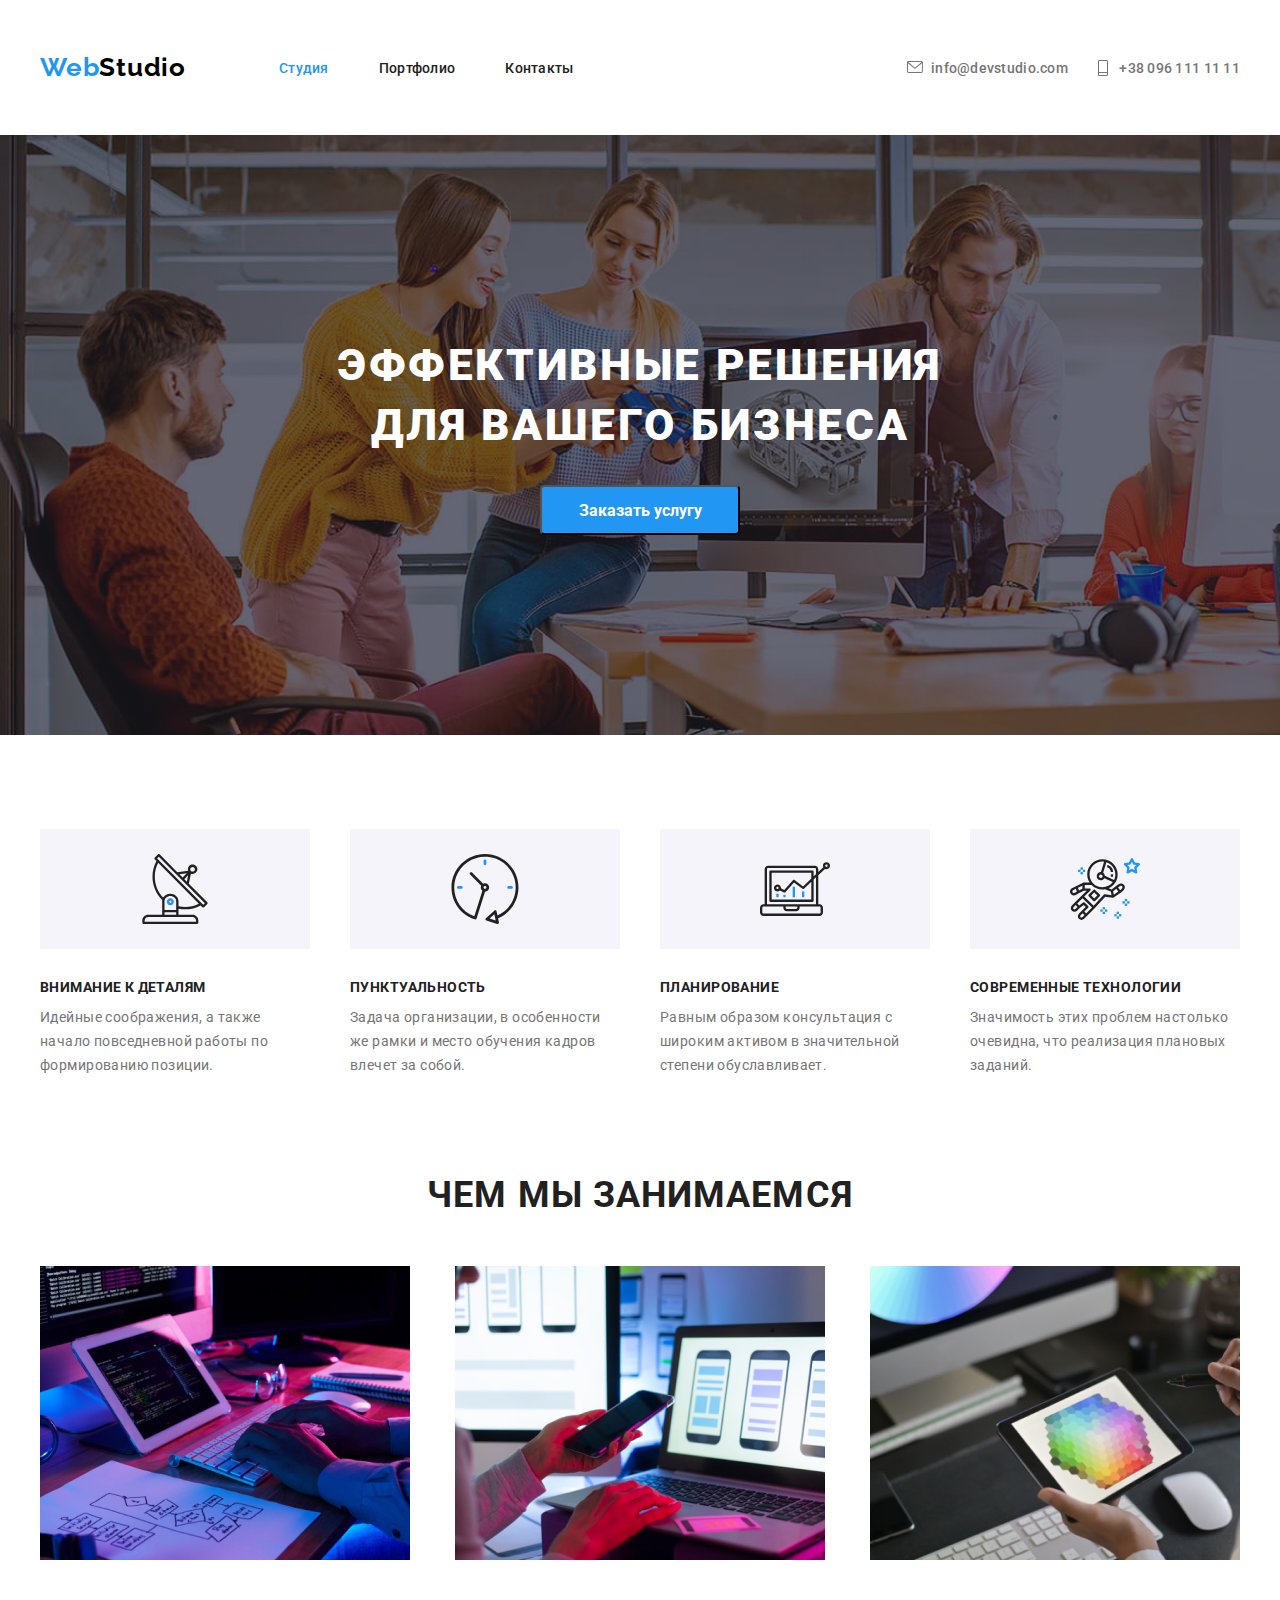
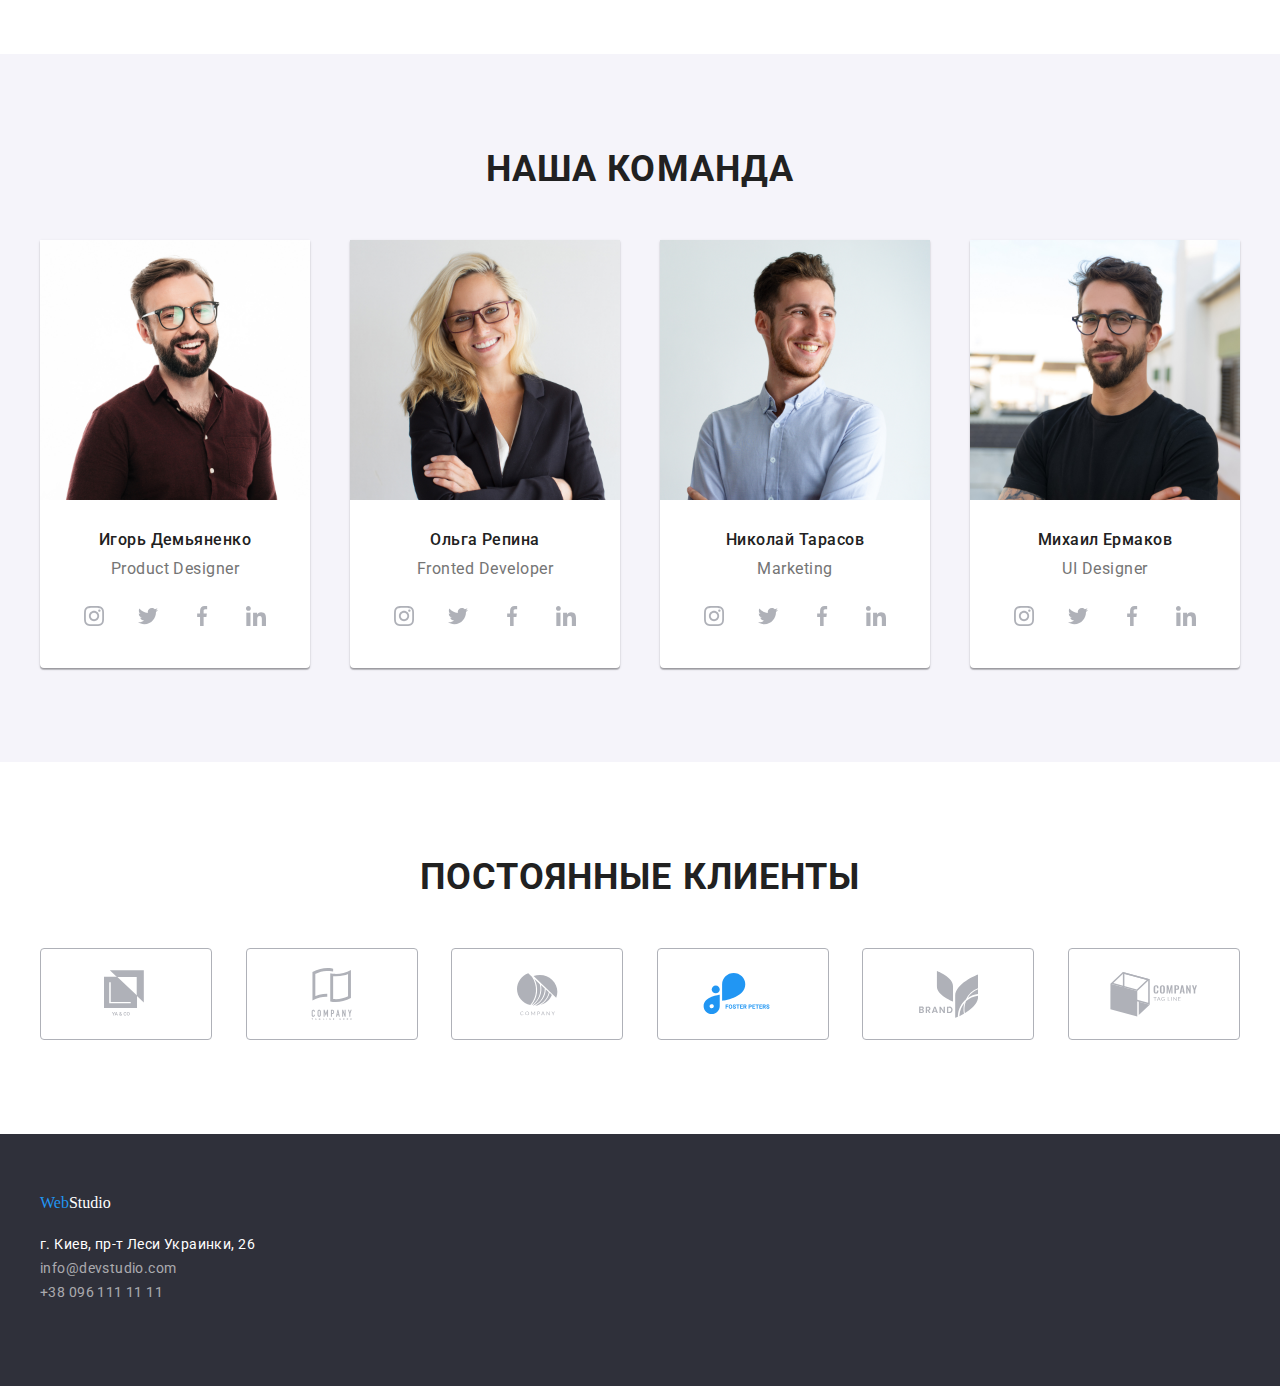
==== index.html @ 3e20b07a "частичная дз-04" ====
<!DOCTYPE html>
<html lang="ru">
<head>
    <meta charset="UTF-8">
    <meta name="viewport" content="width=device-width, initial-scale=1.0">
    <title lang="en">WebStudio</title>
    <link rel="stylesheet" href="https://cdnjs.cloudflare.com/ajax/libs/modern-normalize/1.0.0/modern-normalize.min.css"
        integrity="sha512-ISS7cAi1PEhQ8jnbJpJZMd29NlhNj4AWYyLOSp2CE/CsHxTCu+r+t0D2yoJudVrd0/8fTVPUVDzY5Tvli75u/g=="
        crossorigin="anonymous" />
    <link rel="preconnect" href="https://fonts.gstatic.com"/>
    <link href="https://fonts.googleapis.com/css2?family=Raleway:wght@700&family=Roboto:wght@400;500;900&display=swap"
        rel="stylesheet">
    <link rel="stylesheet" href="css/styles.css">
    <style>
        a {
            text-decoration: none;
        }
        a span {
            color:#2196F3;
        }
        li {
            list-style-type: none; 
        }
    </style>
</head>

<body class="body">
    <header class="header">
        <div class="container">
            <div class="header-menu">
                <nav class="navigation">
                    <a class="logo" href="#" lang="en"><span>Web</span>Studio</a>
                    <ul class="navigation-list">
                        <li class="item">
                            <a class="link-active" href="#">Студия</a>
                        </li>

                        <li class="item">
                            <a class="link" href="./portfolio.html">Портфолио</a>
                        </li>
                    
                        <li class="item">
                            <a class="link" href="#">Контакты</a>
                        </li>
                    </ul> 
                </nav>

                <address class="address">
                    <div class="email-header">
                        <a class="li">
                           <svg class="email-icon" width="16" height="12"><use href="./images/sprite.svg#icon-email-icon"></use>
                        </svg>
                        <a class="email" href="mailto:info@devstudio.com">info@devstudio.com</a> 
                        </a>
                        
                    </div>
                    <div class="phone-header">
                        <svg width="10" height="16"><use href="./images/sprite.svg#icon-phone-icon"></use>
                        </svg>
                        <a class="phone" href="tel:+380961111111">+38 096 111 11 11</a>
                    </div>
                </address> 
            </div>
        </div>
    </header>
    
    <main>
        <section class="tagline">
            <div class='container'>
                <div class="title-box">
                    <h1 class="title">Эффективные решения<br/>для вашего бизнеса</h1>
                </div>
                <div class="button-order-box">
                    <button class="button-order" type="button">Заказать услугу</button>
                </div>
            </div>
        </section>
               
        <section class="advantages">
            <div class="container">
                <ul class="list">
                    <li class="item">
                        <div class="item-box">
                            <svg class="icon" width="70" height="70"><use href="./images/sprite.svg#icon-antenna-icon"></use>
                            </svg>        
                        </div>   
                            <h3 class="item-head">Внимание к деталям</h3>
                            <p class="item-body">Идейные соображения, а также начало повседневной работы по формированию позиции.</p>
                    </li>

                    <li class="item">
                        <div class="item-box">
                            <svg class="icon" width="70" height="70">
                                <use href="./images/sprite.svg#icon-clock-icon"></use>
                            </svg>
                        </div>
                            <h3 class="item-head">Пунктуальность</h3>
                            <p class="item-body">Задача организации, в особенности же рамки и место обучения кадров влечет за собой.</p>
                    </li>

                    <li class="item">
                        <div class="item-box">
                            <svg class="icon" width="70" height="70">
                                <use href="./images/sprite.svg#icon-diagram-icon"></use>
                            </svg>
                        </div>
                            <h3 class="item-head">Планирование</h3>
                            <p class="item-body">Равным образом консультация с широким активом в значительной степени обуславливает.</p>
                    </li>

                    <li class="item">
                        <div class="item-box">
                            <svg class="icon" width="70" height="70">
                                <use href="./images/sprite.svg#icon-astronaut-icon"></use>
                            </svg>
                        </div>
                            <h3 class="item-head">Современные технологии</h3>
                            <p class="item-body">Значимость этих проблем настолько очевидна, что реализация плановых заданий.</p>
                    </li>
                </ul>
            </div>
        </section>
        
        <section class="our-work">
            <div class="container"> 
                <h3 class="title">Чем мы занимаемся</h3>
                <ul class="presentation-list">
                    <li class="item">
                        <img src="./images/main/what are we doing/picture-1.jpg" alt="человек работает за компьютером" width="370" height="294" title="программирование">
                    </li>

                    <li class="item">
                        <img src="./images/main/what are we doing/picture-2.jpg" alt="человек держит в руках телефон" width="370" height="294" title="дизайн">
                    </li>

                    <li class="item">
                        <img src="./images/main/what are we doing/picture-3.jpg" alt="человек держит в руках планшет" width="370" height="294" title="тестирование">
                    </li>
                </ul>
            </div>
        </section>

        <section class="our-team">
            <div class="container">
                <h3 class="title">Наша команда</h3>
                <ul class="our-team-list">
                    <li class="item">
                        <img src="./images/main/our team/picture-1.jpg" alt="фото сотрудника" width="270" height="260" title="сотрудник">
                        <h4 class="employee-name">Игорь Демьяненко</h4>
                        <p class="employee-position" lang="en">Product Designer</p>
                        <ul class="social-box">
                            <li class="social-item">
                                <a class="social-link" href=""> 
                                    <svg class="social-icon">
                                        <use href="./images/sprite.svg#icon-instagram-icon"></use>
                                    </svg>
                                </a>
                            </li>
                            
                            <li class="social-item">
                                <a class="social-link" href="">
                                    <svg class="social-icon">
                                        <use href="./images/sprite.svg#icon-twitter-icon"></use>
                                    </svg>
                                </a>
                            </li>    
                            
                            <li class="social-item">
                                <a class="social-link" href="">
                                    <svg class="social-icon">
                                        <use href="./images/sprite.svg#icon-facebook-icon"></use>
                                    </svg>
                                </a>
                            </li>   
                            
                            <li class="social-item">
                                <a class="social-link" href="">
                                    <svg class="social-icon">
                                        <use href="./images/sprite.svg#icon-linkedin-icon"></use>
                                    </svg>
                                </a>
                            </li>
                        </ul>
                   
                   
                    </li>

                    <li class="item">
                        <img src="./images/main/our team/picture-2.jpg" alt="фото сотрудника" width="270" height="260" title="сотрудник">
                        <h4 class="employee-name">Ольга Репина</h4>
                        <p class="employee-position" lang="en">Fronted Developer</p>
                        <ul class="social-box">
                            <li class="social-item">
                                <a class="social-link" href="">
                                    <svg class="social-icon">
                                        <use href="./images/sprite.svg#icon-instagram-icon"></use>
                                    </svg>
                                </a>
                            </li>
                        
                            <li class="social-item">
                                <a class="social-link" href="">
                                    <svg class="social-icon">
                                        <use href="./images/sprite.svg#icon-twitter-icon"></use>
                                    </svg>
                                </a>
                            </li>
                        
                            <li class="social-item">
                                <a class="social-link" href="">
                                    <svg class="social-icon">
                                        <use href="./images/sprite.svg#icon-facebook-icon"></use>
                                    </svg>
                                </a>
                            </li>
                        
                            <li class="social-item">
                                <a class="social-link" href="">
                                    <svg class="social-icon">
                                        <use href="./images/sprite.svg#icon-linkedin-icon"></use>
                                    </svg>
                                </a>
                            </li>
                        </ul>
                    </li>

                    <li class="item">
                        <img src="./images/main/our team/picture-3.jpg" alt="фото сотрудника" width="270" height="260" title="сотрудник">
                        <h4 class="employee-name">Николай Тарасов</h4>
                        <p class="employee-position" lang="en">Marketing</p>
                        <ul class="social-box">
                            <li class="social-item">
                                <a class="social-link" href="">
                                    <svg class="social-icon">
                                        <use href="./images/sprite.svg#icon-instagram-icon"></use>
                                    </svg>
                                </a>
                            </li>
                        
                            <li class="social-item">
                                <a class="social-link" href="">
                                    <svg class="social-icon">
                                        <use href="./images/sprite.svg#icon-twitter-icon"></use>
                                    </svg>
                                </a>
                            </li>
                        
                            <li class="social-item">
                                <a class="social-link" href="">
                                    <svg class="social-icon">
                                        <use href="./images/sprite.svg#icon-facebook-icon"></use>
                                    </svg>
                                </a>
                            </li>
                        
                            <li class="social-item">
                                <a class="social-link" href="">
                                    <svg class="social-icon">
                                        <use href="./images/sprite.svg#icon-linkedin-icon"></use>
                                    </svg>
                                </a>
                            </li>
                        </ul>
                    </li>

                    <li class="item">
                        <img src="./images/main/our team/picture-4.jpg" alt="фото сотрудника" width="270" height="260" title="сотрудник">
                        <h4 class="employee-name">Михаил Ермаков</h4>
                        <p class="employee-position" lang="en">UI Designer</p>
                        <ul class="social-box">
                            <li class="social-item">
                                <a class="social-link" href="">
                                    <svg class="social-icon">
                                        <use href="./images/sprite.svg#icon-instagram-icon"></use>
                                    </svg>
                                </a>
                            </li>
                        
                            <li class="social-item">
                                <a class="social-link" href="">
                                    <svg class="social-icon">
                                        <use href="./images/sprite.svg#icon-twitter-icon"></use>
                                    </svg>
                                </a>
                            </li>
                        
                            <li class="social-item">
                                <a class="social-link" href="">
                                    <svg class="social-icon">
                                        <use href="./images/sprite.svg#icon-facebook-icon"></use>
                                    </svg>
                                </a>
                            </li>
                        
                            <li class="social-item">
                                <a class="social-link" href="">
                                    <svg class="social-icon">
                                        <use href="./images/sprite.svg#icon-linkedin-icon"></use>
                                    </svg>
                                </a>
                            </li>
                        </ul>
                    </li>
                </ul>
            </div>
        </section>

        <section class="clients">
            <div class="container">
                <h3 class="title">Постоянные клиенты</h3>
                <ul class="box-icon">
                    <li class="item-icon">
                        <svg class="client-icon" width="44" height="49">
                            <use href="./images/sprite.svg#icon-client-1"></use>
                        </svg>
                    </li>

                    <li class="item-icon">
                        <svg class="client-icon" width="4o" height="52">
                            <use href="./images/sprite.svg#icon-client-2"></use>
                        </svg>
                    </li>

                    <li class="item-icon">
                        <svg class="client-icon" width="41" height="43">
                            <use href="./images/sprite.svg#icon-client-3"></use>
                        </svg>
                    </li>

                    <li class="item-icon">
                        <svg class="client-icon" width="80" height="42">
                            <use href="./images/sprite.svg#icon-client-4"></use>
                        </svg>
                    </li>

                    <li class="item-icon">
                        <svg class="client-icon" width="59" height="47">
                            <use href="./images/sprite.svg#icon-client-5"></use>
                        </svg>
                    </li>

                    <li class="item-icon">
                        <svg class="client-icon" width="88" height="45">
                            <use href="./images/sprite.svg#icon-client-6"></use>
                        </svg>
                    </li>
                </ul>
            </div>
        </section>










    </main>

    <footer class="footer">
        <div class="container"> 
           <div class="logo-box">
               <a class="logo" href="#" lang="en"><span>Web</span>Studio</a>
           </div>
           <address class="address-box">
            <ul>
                <li class="item">
                    <a class="address" href="https://goo.gl/maps/Gyq4L5XPZPUcdacv8" target="_blank">г. Киев, пр-т Леси Украинки, 26</a>
                </li>
                <li class="item">
                    <a class="email" href="mailto:info@devstudio.com">info@devstudio.com</a>
                </li>
                <li class="item">
                    <a class="phone" href="tel:+380961111111">+38 096 111 11 11</a>
                </li>
            </ul>
            </address> 
        </div>
    </footer>
</body>

</html>
---- css/styles.css ----
:root {
  --primary-text-color: #2196f3;
  --secondary-text-color: #212121;
  --other-text-color: #757575;
}

h1,
h2,
h3,
h4,
h5,
h6 {
  margin: 0;
}

ul {
  margin: 0;
  padding: 0;
}

p {
  margin: 0;
}

img {
  display: block;
  align-items: center;
}

.link:active {
  color: #2196F3;
}

.link:visited {
  color: #212121;
}
  
.body {
  margin: 0px;
}

.container {
  width: 1200px;
  padding: 0 15px;
  margin: 0 auto;
}

.header {
  padding-top: 20px;
  padding-bottom: 20px;
  width: auto;
}

.header .header-menu {
  display: flex;
  align-items: center;
  justify-content: space-between;
}

.header .navigation {
  display: flex;
  align-items: center;
  margin-top: 32px;
  margin-bottom: 32px;
}

.header .logo {
  font-family: "Raleway", sans-serif;
  font-style: normal;
  font-weight: bold;
  font-size: 26px;
  line-height: 31px;
  /* identical to box height */
  letter-spacing: 0.03em;
  color: #000000;
  margin-right: 93px;
}

.header .navigation-list {
  display: flex;
  align-items: center;
}

.navigation-list .item {
  font-family: Roboto;
  font-style: normal;
  font-weight: 500;
  font-size: 14px;
  line-height: 16px;
  letter-spacing: 0.02em;
}

.header .item:not(:last-child) {
  margin-right: 50px;
}

.navigation-list .link {
  color: #212121;
}

.navigation-list .link:hover,
.navigation-list .link:focus {
  color: var(--primary-text-color);
}

.header .link-active {
  color: var(--primary-text-color);
}

.header .address {
  margin-left: auto;
  display: flex;
  justify-content: space-between;
  align-items: center;
  margin-top: 32px;
  margin-bottom: 32px;
}

.header .email-header {
  display: flex;
  width: 161px;
  justify-content: space-between;
  align-items: center;
  margin-right: 30px;
} 



.header .email:hover,
.header .email:focus {
  color: var(--primary-text-color);
}

.header .email {
  font-family: "Roboto", sans-serif;
  font-style: normal;
  font-weight: 500;
  font-size: 14px;
  line-height: 16px;
  letter-spacing: 0.02em;
  color: var(--other-text-color);
}

.header .phone-header {
  display: flex;
  align-items: center;
  justify-content: space-between;
  width: 142px;
}

.address .phone {
  font-family: "Roboto", sans-serif;
  font-style: normal;
  font-weight: 500;
  font-size: 14px;
  line-height: 16px;
  letter-spacing: 0.02em;
  color: var(--other-text-color);
}

.tagline {
  width: auto;
  background-color: #2f303a;
  background-image: linear-gradient(
    rgba(47, 48, 58, 0.4),
    rgba(47, 48, 58, 0.4)
    ), 
    url("../images/main/tagline/tagline_bg.jpg");
  background-repeat: no-repeat;
  background-size: cover;
  padding: 200px 0px;
}

.title {
  font-family: "Roboto", sans-serif;
  font-style: normal;
  font-weight: 900;
  font-size: 44px;
  line-height: 60px;
  /* or 136% */
  text-align: center;
  letter-spacing: 0.06em;
  text-transform: uppercase;
  color: #ffffff;
}

.tagline .button-order-box {
  padding-top: 30px;
  text-align: center;
}

.button-order {
  display: inline-block;
  width: 200px;
  height: 50px;
  border-radius: 4px;
  background-color: #2196f3;

  font-family: "Roboto", sans-serif;
  font-style: normal;
  font-weight: bold;
  font-size: 16px;
  color: #ffffff;
  cursor: pointer;
}

.button-order:hover,
.button-order:focus {
  background: #188ce8;
}

.advantages {
  width: auto;
  margin: 94px auto;
}

.advantages .list {
  display: flex;
  justify-content: space-between;
  height: 251px;
  margin-bottom: 94px;
}

.advantages .item {
  display: inline-block;
  width: 270px;
  height: 251px;
}

.advantages .item:not(:last-child) {
  margin-right: 30px;
}

.advantages .item-box {
  width: 270px;
  height: 120px;
  background-color: #F5F4FA;
  margin-bottom: 30px;
}

.advantages .icon {
  margin: 25px 100px;
}

.advantages .item-head {
  font-family: "Roboto", sans-serif;
  font-style: normal;
  font-weight: bold;
  font-size: 14px;
  line-height: 16px;
  letter-spacing: 0.03em;
  text-transform: uppercase;
  color: var(--secondary-text-color);
}

.advantages .item-body {
  font-family: "Roboto", sans-serif;
  font-style: normal;
  font-weight: normal;
  font-size: 14px;
  line-height: 24px;
  /* or 171% */
  letter-spacing: 0.03em;
  color: var(--other-text-color);
  margin-top: 10px;
}

.our-work .title {
  font-family: "Roboto", sans-serif;
  font-style: normal;
  font-weight: bold;
  font-size: 36px;
  line-height: 42px;
  text-align: center;
  letter-spacing: 0.03em;
  color: #212121;
}

.our-work .presentation-list {
  display: flex;
  justify-content: space-between;
  padding-top: 50px;
  padding-bottom: 94px;
}

.presentation-list .item {
  display: inline-block;
  width: 370px;
  height: 294px;
}

.presentation-list .item:not(:last-child) {
  margin-right: 30px;
}

.our-team {
  width: auto;
  background: #f5f4fa;
}

.our-team .title {
  font-family: "Roboto", sans-serif;
  font-style: normal;
  font-weight: bold;
  font-size: 36px;
  line-height: 42px;
  text-align: center;
  letter-spacing: 0.03em;
  color: var(--secondary-text-color);
  padding-top: 94px;
}

.our-team .our-team-list {
  display: flex;
  justify-content: space-between;
  padding-top: 50px;
  padding-bottom: 94px;
}

.our-team-list .item {
  display: inline-block;
  width: 270px;
  height: 428px;
  left: 215px;
  top: 1635px;
  background: #ffffff;
  box-shadow: 0px 1px 3px rgba(0, 0, 0, 0.12), 0px 1px 1px rgba(0, 0, 0, 0.14),
    0px 2px 1px rgba(0, 0, 0, 0.2);
  border-radius: 0px 0px 4px 4px;
}

.our-team-list .item:not(:last-child) {
  margin-right: 30px;
}

.our-team-list .employee-name {
  font-family: "Roboto", sans-serif;
  font-style: normal;
  font-weight: 500;
  font-size: 16px;
  line-height: 19px;
  /* identical to box height */
  text-align: center;
  letter-spacing: 0.03em;
  color: var(--secondary-text-color);
  padding-top: 30px;
}

.our-team-list .employee-position {
  font-family: "Roboto", sans-serif;
  font-style: normal;
  font-weight: normal;
  font-size: 16px;
  line-height: 19px;
  /* identical to box height */
  text-align: center;
  letter-spacing: 0.03em;
  color: var(--other-text-color);
  padding-top: 10px;
}






















.our-team .social-box {
  display: flex;
  justify-content: space-between;
  width: 206px;
  height: 44px;
  margin: 16px 32px 30px 32px;
}



.our-team .social-link {
  display:flex;
  justify-content: center;
  align-items: center;
  width: 44px;
  height: 44px;
  background-color: #ffff;
  border-radius: 50%;
  
}


/* .social-link:hover .social-icon,
.social-link:focus .social-icon {
  fill: #FFFFFF;
} */


.our-team .social-icon {
   width: 20px;
   height: 20px;
}

.clients {
  width: auto;
  background: #ffffff;
}

.clients .title {
  font-family: "Roboto", sans-serif;
  font-style: normal;
  font-weight: bold;
  font-size: 36px;
  line-height: 42px;
  text-align: center;
  letter-spacing: 0.03em;
  color: #212121;
  padding-top: 94px;
}

.clients .box-icon {
  display: flex;
  justify-content: space-between;
  align-items: center;
  padding-top: 50px;
  padding-bottom: 94px;
}

.clients .item-icon {
  display: flex;
  justify-content: center;
  align-items: center;
  width: 170px;
  height: 90px;
  border: 1px solid #AFB1B8;
  border-radius: 4px;
}

.clients .client-icon {
  
  
}































.footer {
  width: auto;
  height: 252px;
  background: #2f303a;
}

.footer .logo-box {
  width: 145;
  height: 31;
  padding-top: 60px;
}
.footer .logo {
 color: #ffffff;
}

.footer .address-box {
  width: 231px;
  height: 81px;
  margin-top: 20px;
}

.footer .address {
font-family: Roboto;
font-style: normal;
font-weight: normal;
font-size: 14px;
line-height: 24px;
/* or 171% */
letter-spacing: 0.03em;
color: #FFFFFF;
}

.footer .item :not(:last-child) {
  padding-bottom: 9px;
}

.footer .email,
.footer .phone {
font-family: Roboto;
font-style: normal;
font-weight: normal;
font-size: 14px;
line-height: 24px;
/* or 171% */
letter-spacing: 0.03em;
color: rgba(255, 255, 255, 0.6);
}

.body {
  margin: 0px;
}

.gallary .filter-list {
  display: flex;
  margin: 94px 309px 34px 280px;
  justify-content: space-between;
  border: 0px;
}
   
.filter-list .item:not(:last-child) {
  margin-right: 8px;
}

.item .filter {
  font-family: "Roboto", sans-serif;
  font-style: normal;
  font-weight: 500;
  font-size: 16px;
  line-height: 26px;
  /* identical to box height, or 162% */
  
  text-align: center;
  vertical-align: Top;
  letter-spacing: 3%
  letter-spacing: 0.03em;
  padding: 6px 22px;
  background color: #F5F4FA;
  box-shadow: 0px 4px 4px rgba(0, 0, 0, 0.25);
  border-radius: 4px;
  cursor: pointer;
  border: 0px;
}

.item .filter:hover,
.item .filter:focus {
  background-color: var(--primary-text-color);
  color: #ffffff;
}

.gallary .portfolio-box {
  margin-right: auto;
  margin-left: auto;
  margin-bottom: 94px;
}

.portfolio-box .portfolio-list{
  margin: 0px;
  padding: 0px;
  list-style: none;
  display: flex;
  flex-wrap: wrap;
  margin-top: -30px;
  margin-left: -30px;
}

.portfolio-list .item {
  flex-basis: calc(100/3 - 36px);
  margin-left: 30px;
  margin-top: 30px;
  margin-right: 0px;
  border: 1px solid #eeeeee;
}

.portfolio-list .title-box {
  width: 322px;
  height: 70px;
  padding: 20px 24px;
}

.portfolio-list .project-name {
  font-family: "Roboto", sans-serif;
  font-style: normal;
  font-weight: bold;
  font-size: 18px;
  line-height: 36px;
  /* identical to box height, or 200% */
  letter-spacing: 0.06em;
  color: var(--secondary-text-color);
}

.list-portfolio .project-title {
  font-family: "Roboto", sans-serif;
  font-style: normal;
  font-weight: normal;
  font-size: 16px;
  line-height: 30px;
  /* identical to box height, or 187% */
  letter-spacing: 0.03em;
  color: var(--other-text-color);
}
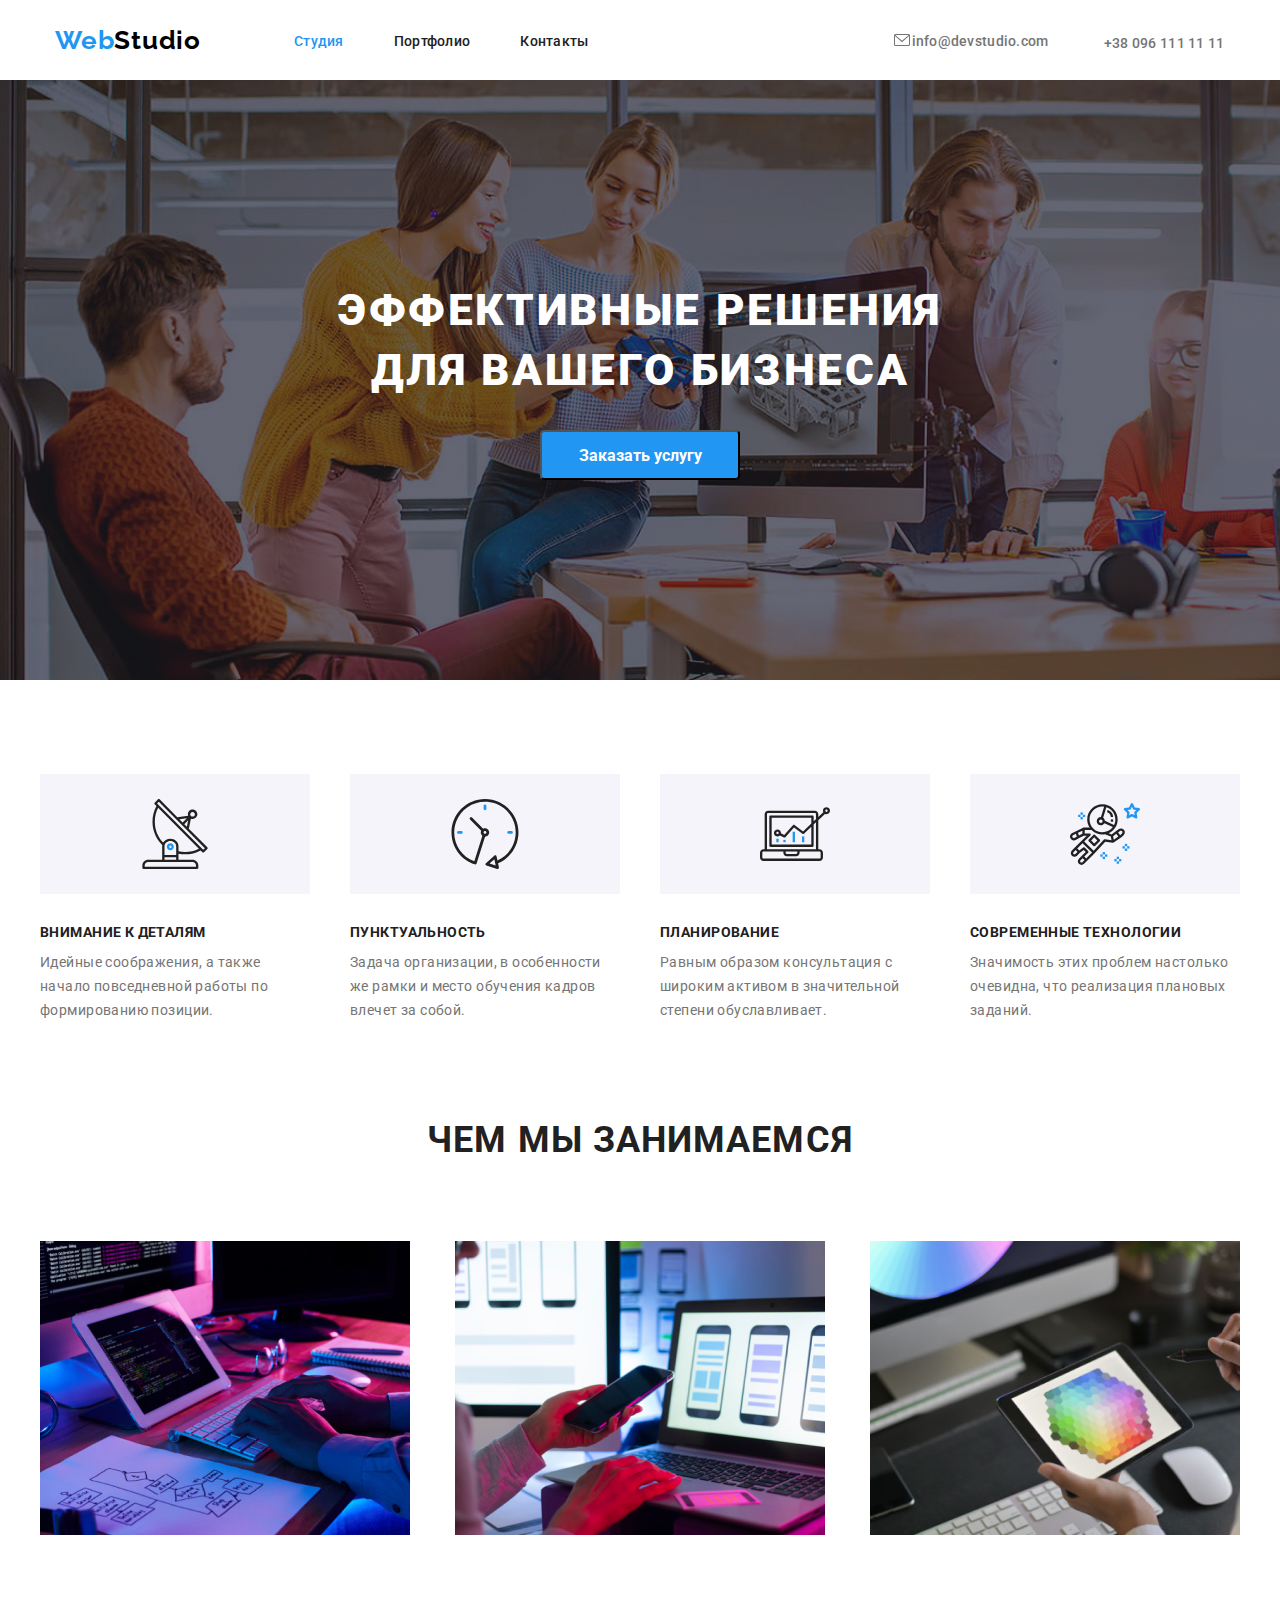
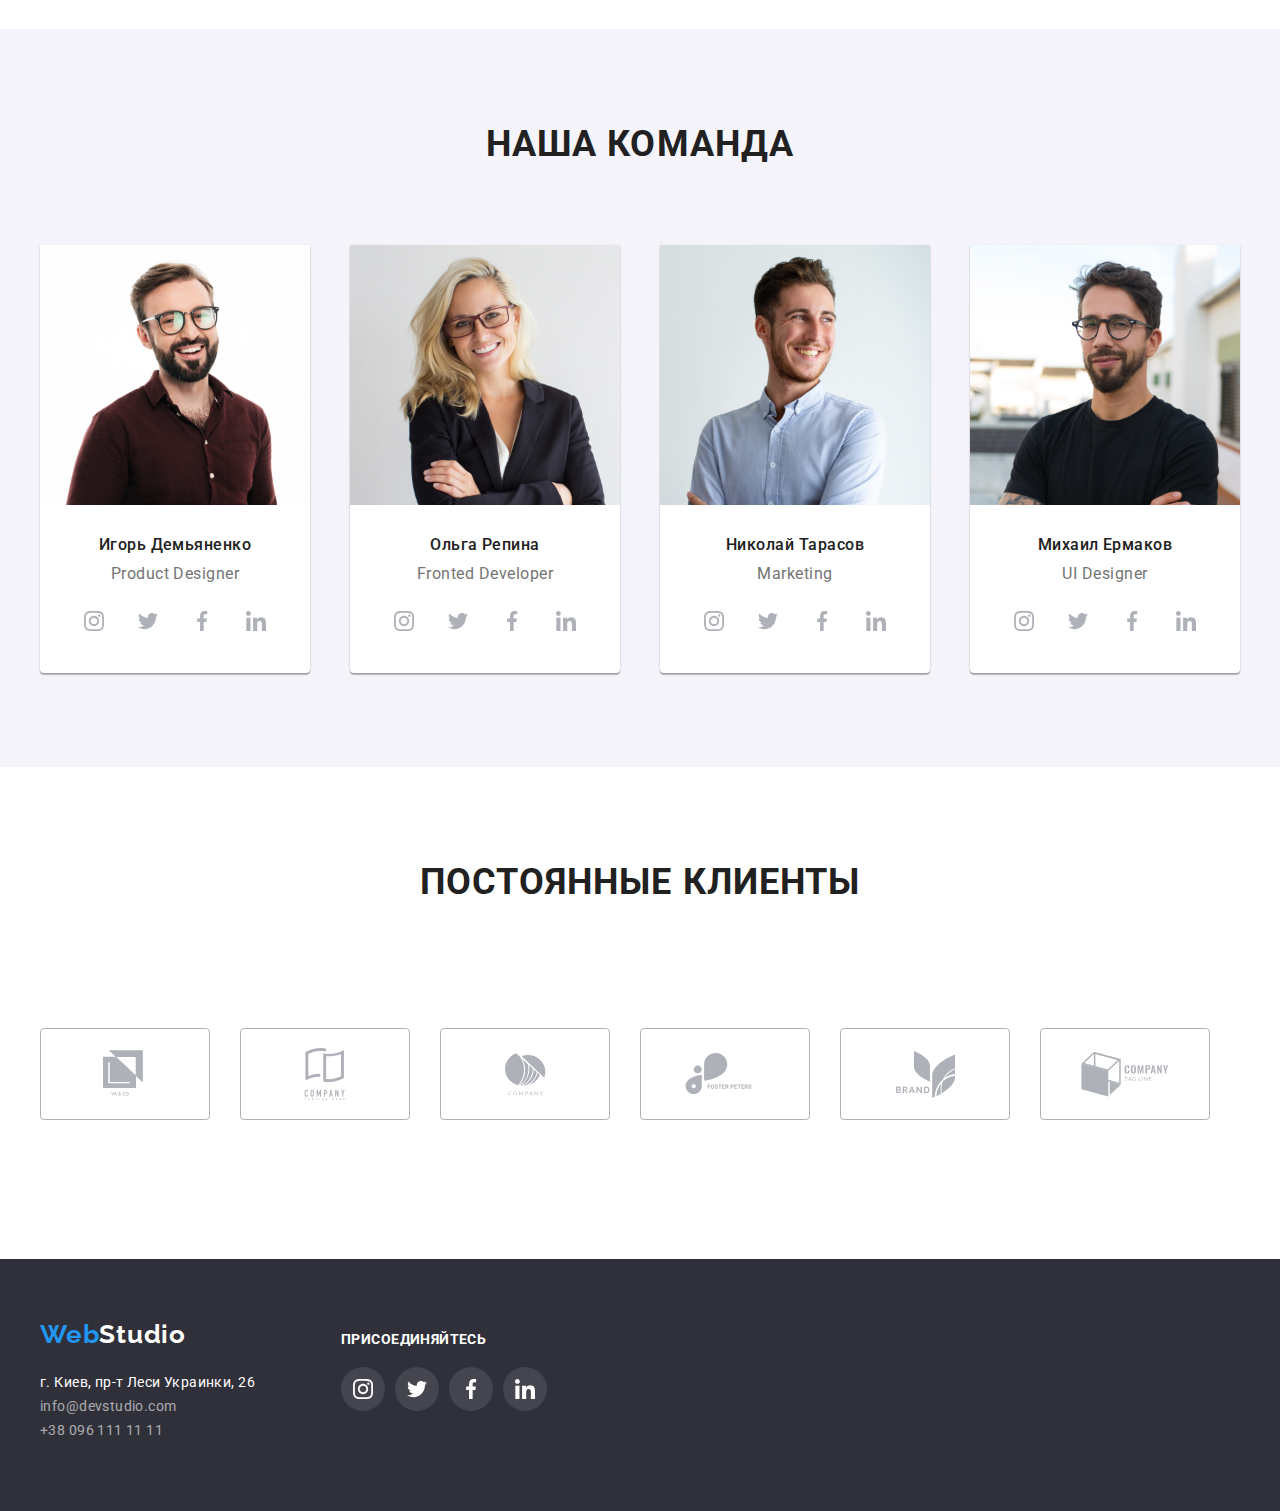
==== commit 565e0de7: "ДЗ04" ====
--- a/index.html
+++ b/index.html
@@ -28,48 +28,39 @@
     <header class="header">
         <div class="container">
             <div class="header-menu">
-                <nav class="navigation">
-                    <a class="logo" href="#" lang="en"><span>Web</span>Studio</a>
-                    <ul class="navigation-list">
-                        <li class="item">
-                            <a class="link-active" href="#">Студия</a>
-                        </li>
-
-                        <li class="item">
-                            <a class="link" href="./portfolio.html">Портфолио</a>
-                        </li>
-                    
-                        <li class="item">
-                            <a class="link" href="#">Контакты</a>
-                        </li>
-                    </ul> 
-                </nav>
-
-                <address class="address">
-                    <div class="email-header">
-                        <a class="li">
-                           <svg class="email-icon" width="16" height="12"><use href="./images/sprite.svg#icon-email-icon"></use>
-                        </svg>
-                        <a class="email" href="mailto:info@devstudio.com">info@devstudio.com</a> 
-                        </a>
-                        
-                    </div>
-                    <div class="phone-header">
-                        <svg width="10" height="16"><use href="./images/sprite.svg#icon-phone-icon"></use>
-                        </svg>
-                        <a class="phone" href="tel:+380961111111">+38 096 111 11 11</a>
-                    </div>
-                </address> 
+                <a class="logo" href="#" lang="en"><span>Web</span>Studio</a>
+                <ul class="navigation-list">
+                    <li class="item">
+                        <a class="link-active" href="#">Студия</a>
+                    </li>
+                
+                    <li class="item">
+                        <a class="link" href="./portfolio.html">Портфолио</a>
+                    </li>
+                
+                    <li class="item">
+                        <a class="link" href="#">Контакты</a>
+                    </li>
+                </ul>
+
+                <div class="email-box">
+                    <a class="email-link" href="">info@devstudio.com</a>
+                </div>
+
+                <div class="phone-box">
+                    <a class="phone-link" href="">+38 096 111 11 11</a>
+                </div>
             </div>
         </div>
     </header>
-    
+       
     <main>
         <section class="tagline">
             <div class='container'>
                 <div class="title-box">
                     <h1 class="title">Эффективные решения<br/>для вашего бизнеса</h1>
                 </div>
+                
                 <div class="button-order-box">
                     <button class="button-order" type="button">Заказать услугу</button>
                 </div>
@@ -84,8 +75,8 @@
                             <svg class="icon" width="70" height="70"><use href="./images/sprite.svg#icon-antenna-icon"></use>
                             </svg>        
                         </div>   
-                            <h3 class="item-head">Внимание к деталям</h3>
-                            <p class="item-body">Идейные соображения, а также начало повседневной работы по формированию позиции.</p>
+                        <h3 class="item-head">Внимание к деталям</h3>
+                        <p class="item-body">Идейные соображения, а также начало повседневной работы по формированию позиции.</p>
                     </li>
 
                     <li class="item">
@@ -94,8 +85,8 @@
                                 <use href="./images/sprite.svg#icon-clock-icon"></use>
                             </svg>
                         </div>
-                            <h3 class="item-head">Пунктуальность</h3>
-                            <p class="item-body">Задача организации, в особенности же рамки и место обучения кадров влечет за собой.</p>
+                        <h3 class="item-head">Пунктуальность</h3>
+                        <p class="item-body">Задача организации, в особенности же рамки и место обучения кадров влечет за собой.</p>
                     </li>
 
                     <li class="item">
@@ -104,8 +95,8 @@
                                 <use href="./images/sprite.svg#icon-diagram-icon"></use>
                             </svg>
                         </div>
-                            <h3 class="item-head">Планирование</h3>
-                            <p class="item-body">Равным образом консультация с широким активом в значительной степени обуславливает.</p>
+                        <h3 class="item-head">Планирование</h3>
+                        <p class="item-body">Равным образом консультация с широким активом в значительной степени обуславливает.</p>
                     </li>
 
                     <li class="item">
@@ -114,8 +105,8 @@
                                 <use href="./images/sprite.svg#icon-astronaut-icon"></use>
                             </svg>
                         </div>
-                            <h3 class="item-head">Современные технологии</h3>
-                            <p class="item-body">Значимость этих проблем настолько очевидна, что реализация плановых заданий.</p>
+                        <h3 class="item-head">Современные технологии</h3>
+                        <p class="item-body">Значимость этих проблем настолько очевидна, что реализация плановых заданий.</p>
                     </li>
                 </ul>
             </div>
@@ -123,7 +114,10 @@
         
         <section class="our-work">
             <div class="container"> 
-                <h3 class="title">Чем мы занимаемся</h3>
+                <div class="title-box">
+                    <h3 class="title">Чем мы занимаемся</h3>
+                </div>
+                
                 <ul class="presentation-list">
                     <li class="item">
                         <img src="./images/main/what are we doing/picture-1.jpg" alt="человек работает за компьютером" width="370" height="294" title="программирование">
@@ -142,7 +136,10 @@
 
         <section class="our-team">
             <div class="container">
-                <h3 class="title">Наша команда</h3>
+                <div class="title-box">
+                    <h3 class="title">Наша команда</h3>
+                </div>
+                
                 <ul class="our-team-list">
                     <li class="item">
                         <img src="./images/main/our team/picture-1.jpg" alt="фото сотрудника" width="270" height="260" title="сотрудник">
@@ -181,8 +178,6 @@
                                 </a>
                             </li>
                         </ul>
-                   
-                   
                     </li>
 
                     <li class="item">
@@ -307,76 +302,124 @@
 
         <section class="clients">
             <div class="container">
-                <h3 class="title">Постоянные клиенты</h3>
-                <ul class="box-icon">
-                    <li class="item-icon">
-                        <svg class="client-icon" width="44" height="49">
-                            <use href="./images/sprite.svg#icon-client-1"></use>
-                        </svg>
-                    </li>
-
-                    <li class="item-icon">
-                        <svg class="client-icon" width="4o" height="52">
-                            <use href="./images/sprite.svg#icon-client-2"></use>
-                        </svg>
-                    </li>
-
-                    <li class="item-icon">
-                        <svg class="client-icon" width="41" height="43">
-                            <use href="./images/sprite.svg#icon-client-3"></use>
-                        </svg>
-                    </li>
-
-                    <li class="item-icon">
-                        <svg class="client-icon" width="80" height="42">
-                            <use href="./images/sprite.svg#icon-client-4"></use>
-                        </svg>
-                    </li>
-
-                    <li class="item-icon">
-                        <svg class="client-icon" width="59" height="47">
-                            <use href="./images/sprite.svg#icon-client-5"></use>
-                        </svg>
-                    </li>
-
-                    <li class="item-icon">
-                        <svg class="client-icon" width="88" height="45">
-                            <use href="./images/sprite.svg#icon-client-6"></use>
-                        </svg>
+                <div class="title-box">
+                    <h3 class="title">Постоянные клиенты</h3>
+                </div>
+                
+                <ul class="client-box">
+                    <li class="client-item">
+                        <a class="client-link" href=""> 
+                            <svg class="client-icon" width="44" height="49">
+                                <use href="./images/sprite.svg#icon-client-1"></use>
+                            </svg>
+                        </a>
+                    </li>
+
+                    <li class="client-item">
+                        <a class="client-link" href="">
+                            <svg class="client-icon" width="4o" height="52">
+                                <use href="./images/sprite.svg#icon-client-2"></use>
+                            </svg>
+                        </a>
+                    </li>
+
+                    <li class="client-item">
+                        <a class="client-link" href="">
+                            <svg class="client-icon" width="41" height="43">
+                                <use href="./images/sprite.svg#icon-client-3"></use>
+                            </svg>
+                        </a>
+                    </li>
+
+                    <li class="client-item">
+                        <a class="client-link" href="">
+                            <svg class="client-icon" width="80" height="42">
+                                <use href="./images/sprite.svg#icon-client-4"></use>
+                            </svg>
+                        </a>
+                    </li>
+
+                    <li class="client-item">
+                        <a class="client-link" href="">
+                            <svg class="client-icon" width="59" height="47">
+                                <use href="./images/sprite.svg#icon-client-5"></use>
+                            </svg>
+                        </a>
+                    </li>
+
+                    <li class="client-item">
+                        <a class="client-link" href="">
+                            <svg class="client-icon" width="88" height="45">
+                                <use href="./images/sprite.svg#icon-client-6"></use>
+                            </svg>
+                        </a>
                     </li>
                 </ul>
             </div>
         </section>
-
-
-
-
-
-
-
-
-
-
     </main>
-
+    
     <footer class="footer">
         <div class="container"> 
-           <div class="logo-box">
-               <a class="logo" href="#" lang="en"><span>Web</span>Studio</a>
-           </div>
-           <address class="address-box">
-            <ul>
-                <li class="item">
-                    <a class="address" href="https://goo.gl/maps/Gyq4L5XPZPUcdacv8" target="_blank">г. Киев, пр-т Леси Украинки, 26</a>
-                </li>
-                <li class="item">
-                    <a class="email" href="mailto:info@devstudio.com">info@devstudio.com</a>
-                </li>
-                <li class="item">
-                    <a class="phone" href="tel:+380961111111">+38 096 111 11 11</a>
-                </li>
-            </ul>
-            </address> 
+            <div class="footer-info">
+                <div class="first-box">
+                    <div class="logo-box">
+                        <a class="logo" href="#" lang="en"><span>Web</span>Studio</a>
+                    </div>
+                    <address class="contacts">
+                        <ul>
+                            <li class="item">
+                                <a class="address" href="https://goo.gl/maps/Gyq4L5XPZPUcdacv8" target="_blank">г. Киев, пр-т Леси Украинки, 26</a>
+                            </li>
+                
+                            <li class="item">
+                                <a class="email" href="mailto:info@devstudio.com">info@devstudio.com</a>
+                            </li>
+                
+                            <li class="item">
+                                <a class="phone" href="tel:+380961111111">+38 096 111 11 11</a>
+                            </li>
+                        </ul>
+                    </address> 
+                </div>
+
+                <div class="second-box">
+                    <p class="invitation">Присоединяйтесь</p>
+                    <ul class="footer-social-box">
+                        <li class="social-item">
+                            <a class="social-link" href="">
+                                <svg class="social-icon">
+                                    <use href="./images/sprite.svg#icon-instagram-icon"></use>
+                                </svg>
+                            </a>
+                        </li>
+                    
+                        <li class="social-item">
+                            <a class="social-link" href="">
+                                <svg class="social-icon">
+                                    <use href="./images/sprite.svg#icon-twitter-icon"></use>
+                                </svg>
+                            </a>
+                        </li>
+                    
+                        <li class="social-item">
+                            <a class="social-link" href="">
+                                <svg class="social-icon">
+                                    <use href="./images/sprite.svg#icon-facebook-icon"></use>
+                                </svg>
+                            </a>
+                        </li>
+                    
+                        <li class="social-item">
+                            <a class="social-link" href="">
+                                <svg class="social-icon">
+                                    <use href="./images/sprite.svg#icon-linkedin-icon"></use>
+                                </svg>
+                            </a>
+                        </li>
+                    </ul>
+                </div>
+            </div>
         </div>
     </footer>
 </body>
--- a/css/styles.css
+++ b/css/styles.css
@@ -46,92 +46,40 @@
 }
 
 .header {
-  padding-top: 20px;
-  padding-bottom: 20px;
   width: auto;
+  height: 80px;
+  background: #FFFFFF;
 }
 
 .header .header-menu {
   display: flex;
   align-items: center;
-  justify-content: space-between;
-}
-
-.header .navigation {
-  display: flex;
-  align-items: center;
-  margin-top: 32px;
-  margin-bottom: 32px;
 }
 
 .header .logo {
+  display: inline-block;
+  padding: 24px 0px 25px 15px;
   font-family: "Raleway", sans-serif;
   font-style: normal;
   font-weight: bold;
   font-size: 26px;
   line-height: 31px;
-  /* identical to box height */
   letter-spacing: 0.03em;
   color: #000000;
-  margin-right: 93px;
 }
 
 .header .navigation-list {
-  display: flex;
-  align-items: center;
-}
-
-.navigation-list .item {
-  font-family: Roboto;
-  font-style: normal;
-  font-weight: 500;
-  font-size: 14px;
-  line-height: 16px;
-  letter-spacing: 0.02em;
-}
-
-.header .item:not(:last-child) {
+  display:flex;
+  padding: 32px 0px 32px 0px;
+  margin: 0px 305px 0px 93px;
+}
+
+.navigation-list .item:not(:last-child) {
   margin-right: 50px;
 }
 
+.navigation-list .link-active,
 .navigation-list .link {
-  color: #212121;
-}
-
-.navigation-list .link:hover,
-.navigation-list .link:focus {
-  color: var(--primary-text-color);
-}
-
-.header .link-active {
-  color: var(--primary-text-color);
-}
-
-.header .address {
-  margin-left: auto;
-  display: flex;
-  justify-content: space-between;
-  align-items: center;
-  margin-top: 32px;
-  margin-bottom: 32px;
-}
-
-.header .email-header {
-  display: flex;
-  width: 161px;
-  justify-content: space-between;
-  align-items: center;
-  margin-right: 30px;
-} 
-
-
-
-.header .email:hover,
-.header .email:focus {
-  color: var(--primary-text-color);
-}
-
-.header .email {
   font-family: "Roboto", sans-serif;
   font-style: normal;
   font-weight: 500;
@@ -141,25 +89,90 @@
   color: var(--other-text-color);
 }
 
-.header .phone-header {
-  display: flex;
-  align-items: center;
-  justify-content: space-between;
-  width: 142px;
-}
-
-.address .phone {
+.navigation-list .link {
+  color: #212121;
+}
+
+.navigation-list .link:hover,
+.navigation-list .link:focus {
+  color: var(--primary-text-color);
+}
+
+.header .link-active {
+  color: var(--primary-text-color);
+}
+
+.header .email-box {
+  display: flex;
+  width: 161px;
+  height: 16px;
+  margin: 0px 30px 0px 0px;
+  padding: 32px 0px 32px 0px;
+  align-items: center;
+} 
+
+.email-box .email-link {
   font-family: "Roboto", sans-serif;
   font-style: normal;
   font-weight: 500;
   font-size: 14px;
   line-height: 16px;
   letter-spacing: 0.02em;
-  color: var(--other-text-color);
+  color: #757575;
+  margin: 0px;
+  padding: 0px;
+}
+
+.email-box .email-link::before {
+  display:inline-block;
+  content: "";
+  width: 16px;
+  height: 12px;
+  margin-right: 2px;
+  background-image: url("../images/main/header/envelope.svg")
+}
+
+.email-box .email-link:hover,
+.email-box .email-link:focus {
+  color: var(--primary-text-color); 
+}
+
+.header .phone-box {
+  display: flex;
+  width: 142px;
+  height: 16px;
+  margin: 0px;
+  padding: 32px 15px 32px 0px;
+  align-items: center;
+}
+
+.phone-box .phone-link {
+  font-family: "Roboto", sans-serif;
+  font-style: normal;
+  font-weight: 500;
+  font-size: 14px;
+  line-height: 16px;
+  letter-spacing: 0.02em;
+  color: #757575;
+}
+
+.phone-box .phone-link::before {
+  display:inline-block;
+  content: "";
+  width: 10px;
+  height: 16px;
+  margin-right: 10px;
+  background-image: url("../images/sprite.svg#icon-phone-icon")
+}
+
+.phone-box .phone-link:hover,
+.phone-box .phone-link:focus {
+  color: var(--primary-text-color); 
 }
 
 .tagline {
   width: auto;
+  height: 600px;
   background-color: #2f303a;
   background-image: linear-gradient(
     rgba(47, 48, 58, 0.4),
@@ -168,10 +181,16 @@
     url("../images/main/tagline/tagline_bg.jpg");
   background-repeat: no-repeat;
   background-size: cover;
-  padding: 200px 0px;
+}
+
+.tagline .title-box {
+  text-align: center;
 }
 
 .title {
+  display: inline-block;
+  padding: 200px 252px 0px 252px;
+  margin: 0px 0px 30px 0px;
   font-family: "Roboto", sans-serif;
   font-style: normal;
   font-weight: 900;
@@ -185,7 +204,6 @@
 }
 
 .tagline .button-order-box {
-  padding-top: 30px;
   text-align: center;
 }
 
@@ -193,6 +211,8 @@
   display: inline-block;
   width: 200px;
   height: 50px;
+  padding: 0px;
+  margin: none;
   border-radius: 4px;
   background-color: #2196f3;
 
@@ -265,6 +285,11 @@
   margin-top: 10px;
 }
 
+.our-work .title-box {
+  text-align: center;
+  padding: 0px;
+}
+
 .our-work .title {
   font-family: "Roboto", sans-serif;
   font-style: normal;
@@ -274,6 +299,7 @@
   text-align: center;
   letter-spacing: 0.03em;
   color: #212121;
+  padding: 0px;
 }
 
 .our-work .presentation-list {
@@ -296,6 +322,10 @@
 .our-team {
   width: auto;
   background: #f5f4fa;
+}
+
+.our-team .title-box {
+  text-align: center;
 }
 
 .our-team .title {
@@ -359,27 +389,6 @@
   padding-top: 10px;
 }
 
-
-
-
-
-
-
-
-
-
-
-
-
-
-
-
-
-
-
-
-
-
 .our-team .social-box {
   display: flex;
   justify-content: space-between;
@@ -388,29 +397,31 @@
   margin: 16px 32px 30px 32px;
 }
 
-
-
 .our-team .social-link {
   display:flex;
   justify-content: center;
   align-items: center;
   width: 44px;
   height: 44px;
-  background-color: #ffff;
+  background-color: #ffffff;
   border-radius: 50%;
   
 }
 
-
-/* .social-link:hover .social-icon,
+.social-link:hover,
+.social-link:focus {
+  background-color: #2196f3;
+}
+
+.social-link:hover .social-icon,
 .social-link:focus .social-icon {
   fill: #FFFFFF;
-} */
-
+}
 
 .our-team .social-icon {
    width: 20px;
    height: 20px;
+   fill: #afb1b8;
 }
 
 .clients {
@@ -418,6 +429,10 @@
   background: #ffffff;
 }
 
+.clients .title-box {
+  text-align: center;
+}
+
 .clients .title {
   font-family: "Roboto", sans-serif;
   font-style: normal;
@@ -430,58 +445,49 @@
   padding-top: 94px;
 }
 
-.clients .box-icon {
+.clients .client-box {
   display: flex;
   justify-content: space-between;
   align-items: center;
+  width: 1170px;
+  height: 182px;
   padding-top: 50px;
   padding-bottom: 94px;
 }
 
-.clients .item-icon {
+.clients .client-item {
   display: flex;
   justify-content: center;
   align-items: center;
   width: 170px;
   height: 90px;
+}
+
+.clients .client-link {
+  display: flex;
+  justify-content: center;
+  align-items: center;
+  width: 170px;
+  height: 90px;
+  padding: 0px;
+  margin: none;
   border: 1px solid #AFB1B8;
   border-radius: 4px;
 }
 
-.clients .client-icon {
-  
-  
-}
-
-
-
-
-
-
-
-
-
-
-
-
-
-
-
-
-
-
-
-
-
-
-
-
-
-
-
-
-
-
+.client-icon {
+  fill:#afb1b8;
+}
+
+.client-link:hover,
+.client-link:focus {
+  border: 1px solid #2196f3;
+}
+
+.client-link:hover .client-icon,
+.client-link:focus .client-icon {
+  fill: #2196f3;
+}
 
 .footer {
   width: auto;
@@ -489,46 +495,107 @@
   background: #2f303a;
 }
 
-.footer .logo-box {
-  width: 145;
-  height: 31;
+.footer .footer-info {
+  display: flex;
+  justify-content: start;
+}
+
+.footer .first-box {
+  display: block;
   padding-top: 60px;
-}
+  padding-bottom: 60px;
+  margin-right: 70px;
+}
+
 .footer .logo {
- color: #ffffff;
-}
-
-.footer .address-box {
+  font-family: "Raleway", sans-serif;
+  font-style: normal;
+  font-weight: bold;
+  font-size: 26px;
+  line-height: 31px;
+/* identical to box height */
+  letter-spacing: 0.03em;
+  color: #ffffff;
+}
+
+.footer .contacts {
   width: 231px;
   height: 81px;
   margin-top: 20px;
 }
 
-.footer .address {
-font-family: Roboto;
-font-style: normal;
-font-weight: normal;
-font-size: 14px;
-line-height: 24px;
-/* or 171% */
-letter-spacing: 0.03em;
-color: #FFFFFF;
-}
-
 .footer .item :not(:last-child) {
   padding-bottom: 9px;
 }
 
+.footer .address {
+  font-family: "Roboto", sans-serif;
+  font-style: normal;
+  font-weight: normal;
+  font-size: 14px;
+  line-height: 24px;
+  letter-spacing: 0.03em;
+  color: #FFFFFF;
+}
+
 .footer .email,
 .footer .phone {
-font-family: Roboto;
-font-style: normal;
-font-weight: normal;
-font-size: 14px;
-line-height: 24px;
-/* or 171% */
-letter-spacing: 0.03em;
-color: rgba(255, 255, 255, 0.6);
+  font-family: "Roboto", sans-serif;
+  font-style: normal;
+  font-weight: normal;
+  font-size: 14px;
+  line-height: 24px;
+  letter-spacing: 0.03em;
+  color: rgba(255, 255, 255, 0.6);
+}
+
+.footer .second-box {
+  display: inline-block;
+  width: 206px;
+  height: 80px;
+  padding-top: 72px;
+  padding-bottom: 100px;
+}
+
+.footer .invitation {
+  font-family: "Roboto", sans-serif;
+  font-style: normal;
+  font-weight: bold;
+  font-size: 14px;
+  line-height: 16px;
+  letter-spacing: 0.03em;
+  text-transform: uppercase;
+  color: #FFFFFF;
+}
+
+.footer .footer-social-box {
+  display: flex;
+  justify-content: space-between;
+  align-items: center;
+  width: 206px;
+  height: 44px;
+  margin-top: 20px;
+}
+
+.footer .social-link {
+  display:flex;
+  justify-content: center;
+  align-items: center;
+  width: 44px;
+  height: 44px;
+  background-color: rgba(255, 255, 255, 0.1);
+  border-radius: 50%;
+}
+
+.footer .social-link:hover,
+.footer .social-link:focus {
+  background-color: #2196f3;
+}
+
+.footer .social-icon {
+   width: 20px;
+   height: 20px;
+   fill: #ffffff;
 }
 
 .body {
@@ -572,6 +639,19 @@
   color: #ffffff;
 }
 
+
+
+
+
+
+
+
+
+
+
+
+
+
 .gallary .portfolio-box {
   margin-right: auto;
   margin-left: auto;
@@ -588,7 +668,7 @@
   margin-left: -30px;
 }
 
-.portfolio-list .item {
+.portfolio-box .item {
   flex-basis: calc(100/3 - 36px);
   margin-left: 30px;
   margin-top: 30px;
@@ -596,6 +676,18 @@
   border: 1px solid #eeeeee;
 }
 
+.portfolio-box .link {
+  display: inline-block;
+  width: 370px;
+  height: 404px;
+  box-shadow: none;
+}
+
+.portfolio-box .link:hover,
+.portfolio-box .link:focus {
+  box-shadow:  1px 1px rgba(0, 0, 0, 0.12), 0px 4px 4px rgba(0, 0, 0, 0.06), 1px 4px 6px rgba(0, 0, 0, 0.16);
+}
+
 .portfolio-list .title-box {
   width: 322px;
   height: 70px;
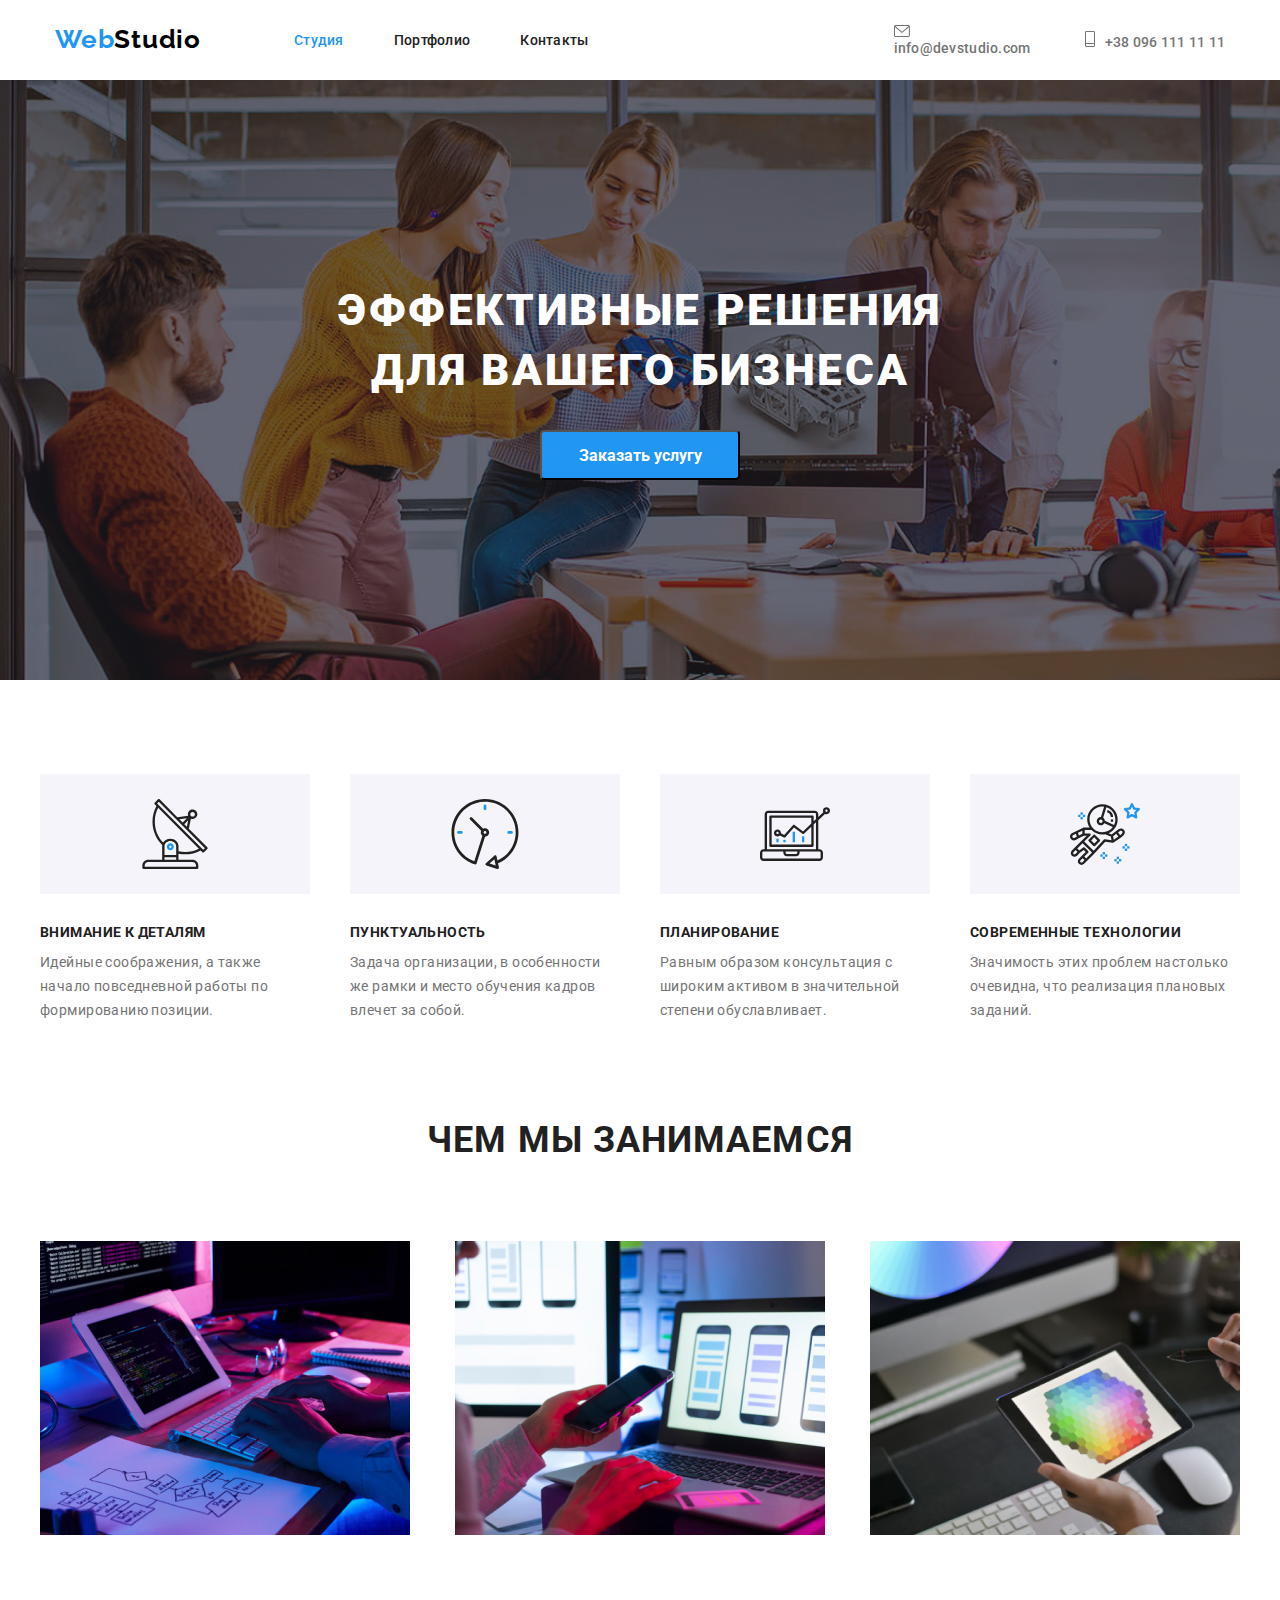
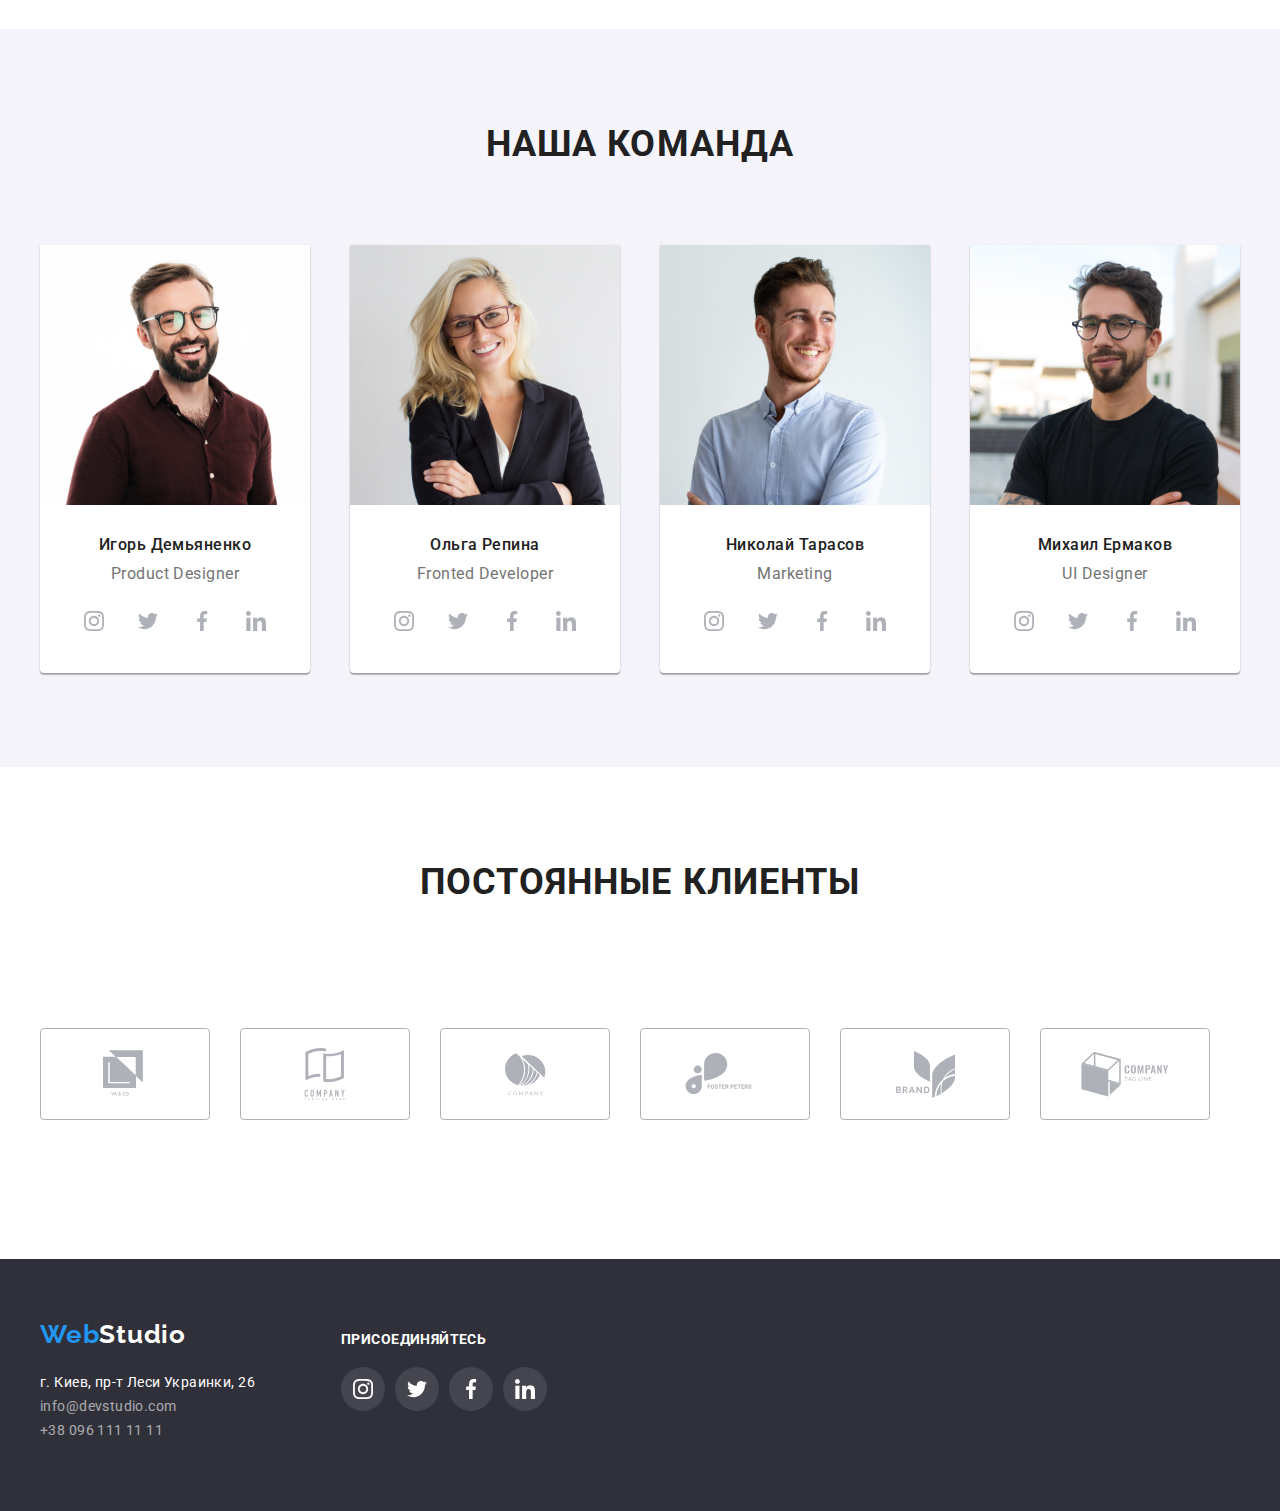
==== commit 7bbf92bc: "исправляет шрифты + переходы между страницами" ====
--- a/index.html
+++ b/index.html
@@ -44,11 +44,19 @@
                 </ul>
 
                 <div class="email-box">
-                    <a class="email-link" href="">info@devstudio.com</a>
+                    <a class="email-link" href="">
+                        <svg class="email-icon" width="16" height="12">
+                            <use href="./images/sprite.svg#icon-email-icon"></use>
+                        </svg>info@devstudio.com
+                    </a>
                 </div>
 
                 <div class="phone-box">
-                    <a class="phone-link" href="">+38 096 111 11 11</a>
+                    <a class="phone-link" href="">
+                        <svg class="phone-icon" width="10" height="16">
+                            <use href="./images/sprite.svg#icon-phone-icon"></use>
+                        </svg>+38 096 111 11 11
+                    </a>
                 </div>
             </div>
         </div>
--- a/css/styles.css
+++ b/css/styles.css
@@ -70,7 +70,7 @@
 
 .header .navigation-list {
   display:flex;
-  padding: 32px 0px 32px 0px;
+  padding: 0px;
   margin: 0px 305px 0px 93px;
 }
 
@@ -107,8 +107,9 @@
   width: 161px;
   height: 16px;
   margin: 0px 30px 0px 0px;
-  padding: 32px 0px 32px 0px;
-  align-items: center;
+  padding: 0px;
+  align-items: center;
+  justify-content: space-between;
 } 
 
 .email-box .email-link {
@@ -121,15 +122,13 @@
   color: #757575;
   margin: 0px;
   padding: 0px;
-}
-
-.email-box .email-link::before {
-  display:inline-block;
-  content: "";
-  width: 16px;
-  height: 12px;
-  margin-right: 2px;
-  background-image: url("../images/main/header/envelope.svg")
+  width: 161px;
+}
+
+.email-box .email-icon {
+  display: inline-block;
+  margin: 0px 10px 0px 0px;
+  fill: var(--other-text-color);
 }
 
 .email-box .email-link:hover,
@@ -137,12 +136,19 @@
   color: var(--primary-text-color); 
 }
 
+.email-box .email-link:hover .email-icon,
+.email-box .email-link:focus .email-icon {
+  fill: var(--primary-text-color);
+}
+
+
 .header .phone-box {
   display: flex;
   width: 142px;
   height: 16px;
   margin: 0px;
-  padding: 32px 15px 32px 0px;
+  padding: 0px;
+  justify-content: space-between;
   align-items: center;
 }
 
@@ -153,21 +159,24 @@
   font-size: 14px;
   line-height: 16px;
   letter-spacing: 0.02em;
+  width: 142px;
   color: #757575;
 }
 
-.phone-box .phone-link::before {
-  display:inline-block;
-  content: "";
-  width: 10px;
-  height: 16px;
-  margin-right: 10px;
-  background-image: url("../images/sprite.svg#icon-phone-icon")
+.phone-box .phone-icon {
+  display: inline-block;
+  margin: 0px 10px 0px 0px;
+  fill: var(--other-text-color);
 }
 
 .phone-box .phone-link:hover,
 .phone-box .phone-link:focus {
   color: var(--primary-text-color); 
+}
+
+.phone-box .phone-link:hover .phone-icon,
+.phone-box .phone-link:focus .phone-icon {
+  fill: var(--primary-text-color); 
 }
 
 .tagline {
@@ -196,7 +205,6 @@
   font-weight: 900;
   font-size: 44px;
   line-height: 60px;
-  /* or 136% */
   text-align: center;
   letter-spacing: 0.06em;
   text-transform: uppercase;
@@ -593,9 +601,9 @@
 }
 
 .footer .social-icon {
-   width: 20px;
-   height: 20px;
-   fill: #ffffff;
+  width: 20px;
+  height: 20px;
+  fill: #ffffff;
 }
 
 .body {
@@ -619,8 +627,6 @@
   font-weight: 500;
   font-size: 16px;
   line-height: 26px;
-  /* identical to box height, or 162% */
-  
   text-align: center;
   vertical-align: Top;
   letter-spacing: 3%
@@ -639,19 +645,6 @@
   color: #ffffff;
 }
 
-
-
-
-
-
-
-
-
-
-
-
-
-
 .gallary .portfolio-box {
   margin-right: auto;
   margin-left: auto;
@@ -700,18 +693,16 @@
   font-weight: bold;
   font-size: 18px;
   line-height: 36px;
-  /* identical to box height, or 200% */
   letter-spacing: 0.06em;
   color: var(--secondary-text-color);
 }
 
-.list-portfolio .project-title {
+.portfolio-list .project-title {
   font-family: "Roboto", sans-serif;
   font-style: normal;
   font-weight: normal;
   font-size: 16px;
   line-height: 30px;
-  /* identical to box height, or 187% */
   letter-spacing: 0.03em;
   color: var(--other-text-color);
 }
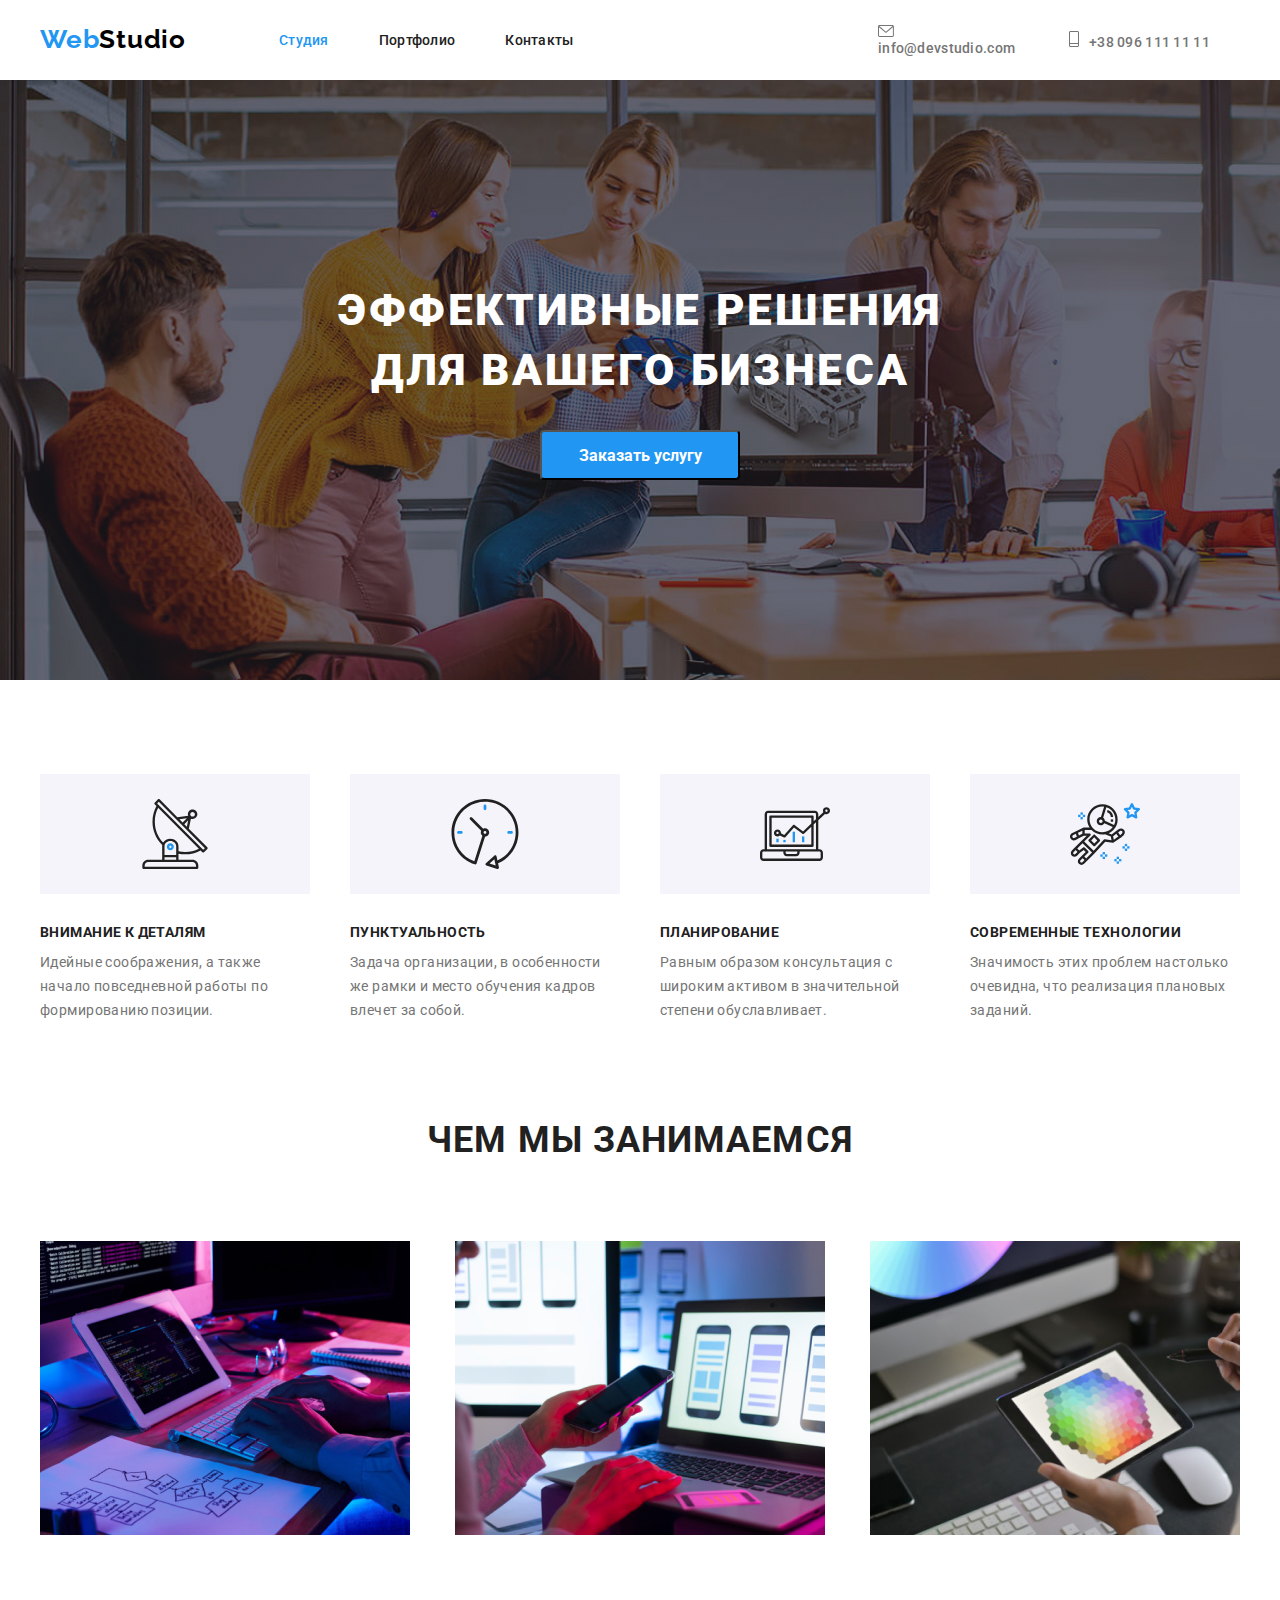
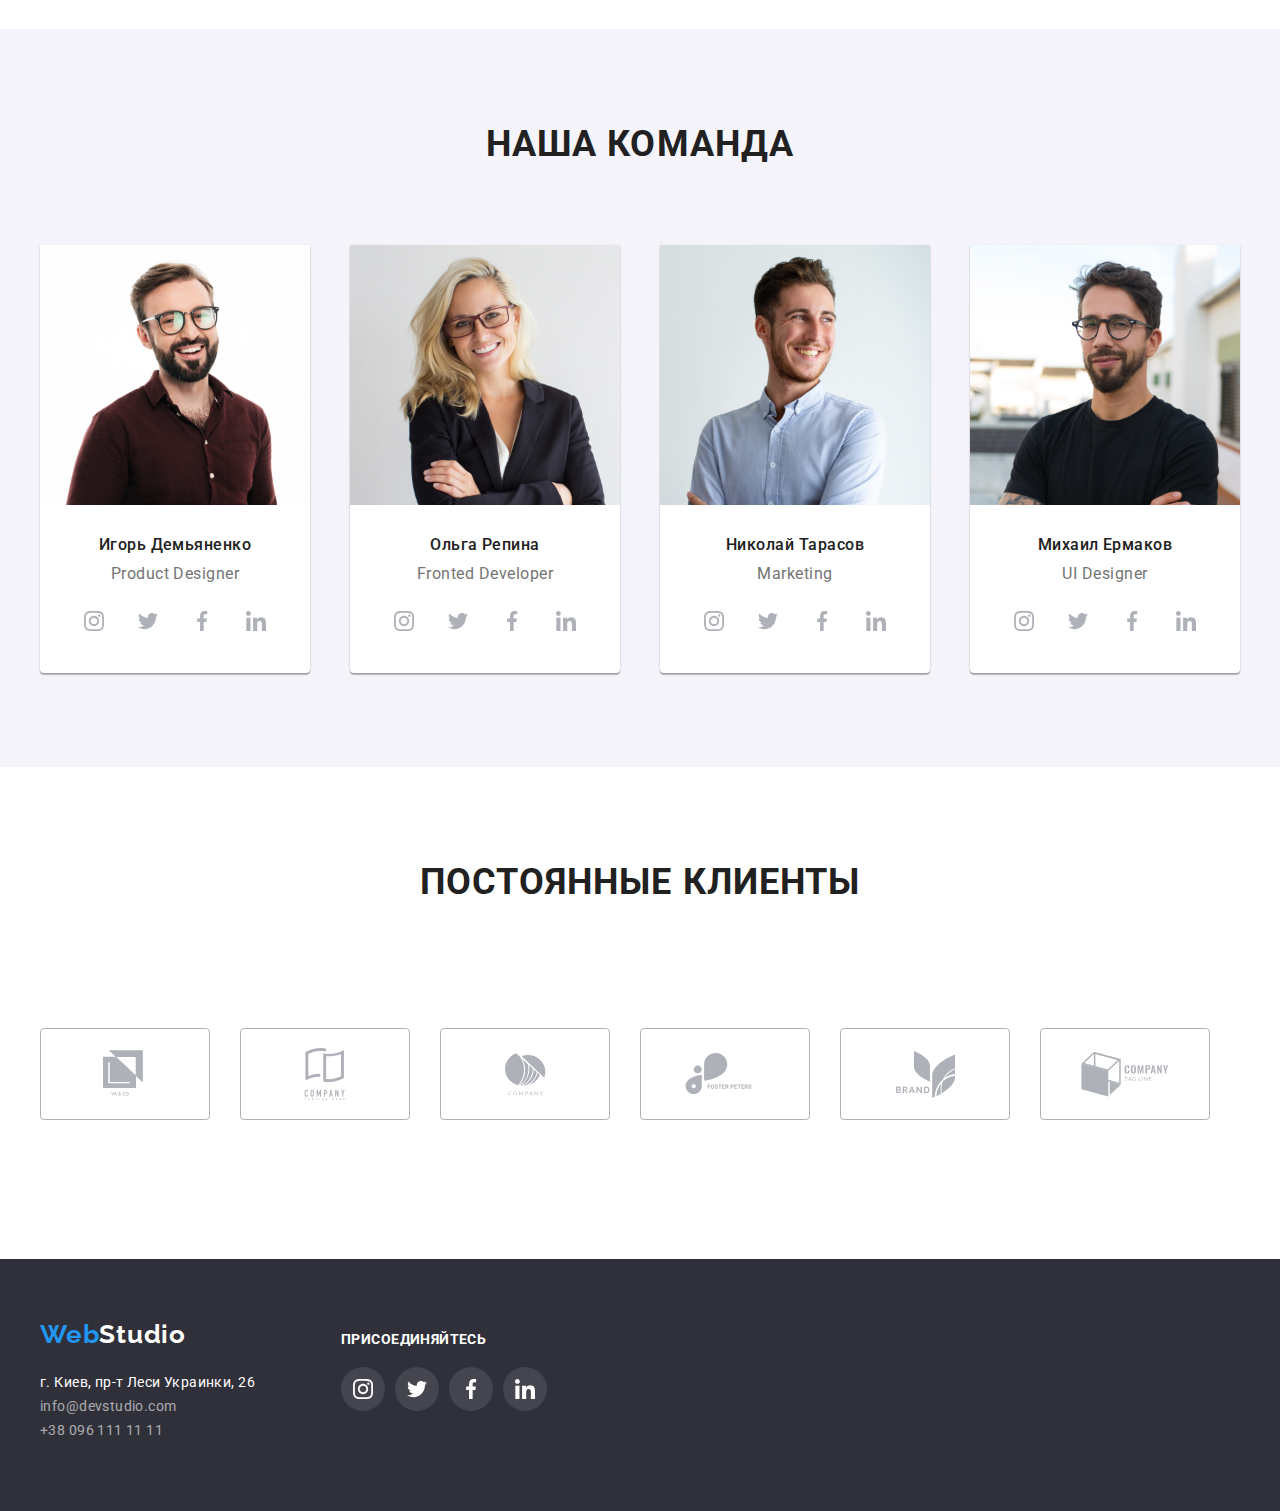
==== commit f8b05850: "финальная дз04" ====
--- a/index.html
+++ b/index.html
@@ -5,8 +5,8 @@
     <meta name="viewport" content="width=device-width, initial-scale=1.0">
     <title lang="en">WebStudio</title>
     <link rel="stylesheet" href="https://cdnjs.cloudflare.com/ajax/libs/modern-normalize/1.0.0/modern-normalize.min.css"
-        integrity="sha512-ISS7cAi1PEhQ8jnbJpJZMd29NlhNj4AWYyLOSp2CE/CsHxTCu+r+t0D2yoJudVrd0/8fTVPUVDzY5Tvli75u/g=="
-        crossorigin="anonymous" />
+            integrity="sha512-ISS7cAi1PEhQ8jnbJpJZMd29NlhNj4AWYyLOSp2CE/CsHxTCu+r+t0D2yoJudVrd0/8fTVPUVDzY5Tvli75u/g=="
+            crossorigin="anonymous" />
     <link rel="preconnect" href="https://fonts.gstatic.com"/>
     <link href="https://fonts.googleapis.com/css2?family=Raleway:wght@700&family=Roboto:wght@400;500;900&display=swap"
         rel="stylesheet">
@@ -25,8 +25,11 @@
 </head>
 
 <body class="body">
+
     <header class="header">
+
         <div class="container">
+
             <div class="header-menu">
                 <a class="logo" href="#" lang="en"><span>Web</span>Studio</a>
                 <ul class="navigation-list">
@@ -42,6 +45,7 @@
                         <a class="link" href="#">Контакты</a>
                     </li>
                 </ul>
+
 
                 <div class="email-box">
                     <a class="email-link" href="">
@@ -51,6 +55,7 @@
                     </a>
                 </div>
 
+
                 <div class="phone-box">
                     <a class="phone-link" href="">
                         <svg class="phone-icon" width="10" height="16">
@@ -62,6 +67,48 @@
         </div>
     </header>
        
+
+
+
+
+
+
+
+
+
+
+
+
+
+
+
+
+
+
+
+
+
+
+
+
+
+
+
+
+
+
+
+
+
+
+
+
+
+
+
+
+
+
     <main>
         <section class="tagline">
             <div class='container'>
--- a/css/styles.css
+++ b/css/styles.css
@@ -37,6 +37,7 @@
   
 .body {
   margin: 0px;
+  padding: 0px;
 }
 
 .container {
@@ -53,25 +54,29 @@
 
 .header .header-menu {
   display: flex;
+  width: 1170px;
   align-items: center;
 }
 
 .header .logo {
   display: inline-block;
-  padding: 24px 0px 25px 15px;
+  padding: 24px 0px 25px 0px;
   font-family: "Raleway", sans-serif;
   font-style: normal;
   font-weight: bold;
   font-size: 26px;
   line-height: 31px;
   letter-spacing: 0.03em;
+  border: 0px;
   color: #000000;
 }
 
 .header .navigation-list {
   display:flex;
+  width: 294px;
   padding: 0px;
   margin: 0px 305px 0px 93px;
+  border: 0px;
 }
 
 .navigation-list .item:not(:last-child) {
@@ -108,6 +113,7 @@
   height: 16px;
   margin: 0px 30px 0px 0px;
   padding: 0px;
+  border: 0px;
   align-items: center;
   justify-content: space-between;
 } 
@@ -148,6 +154,7 @@
   height: 16px;
   margin: 0px;
   padding: 0px;
+  border: 0px;
   justify-content: space-between;
   align-items: center;
 }
@@ -606,12 +613,9 @@
   fill: #ffffff;
 }
 
-.body {
-  margin: 0px;
-}
-
 .gallary .filter-list {
   display: flex;
+  width: 611px;
   margin: 94px 309px 34px 280px;
   justify-content: space-between;
   border: 0px;
@@ -646,33 +650,33 @@
 }
 
 .gallary .portfolio-box {
+  width: 1170px;
   margin-right: auto;
   margin-left: auto;
-  margin-bottom: 94px;
-}
-
-.portfolio-box .portfolio-list{
+  padding-bottom: 94px;
+}
+
+.portfolio-box .portfolio-list {
+  display: flex;
   margin: 0px;
   padding: 0px;
-  list-style: none;
-  display: flex;
   flex-wrap: wrap;
   margin-top: -30px;
   margin-left: -30px;
 }
 
 .portfolio-box .item {
-  flex-basis: calc(100/3 - 36px);
-  margin-left: 30px;
-  margin-top: 30px;
-  margin-right: 0px;
+  flex-basis: calc(100% / 3 - 36px);
+  margin: 30px 0px 0px 30px;
   border: 1px solid #eeeeee;
-}
-
-.portfolio-box .link {
-  display: inline-block;
   width: 370px;
   height: 404px;
+}
+
+.portfolio-box .link {
+  display: inline-block;
+  width: 372px;
+  height: 406px;
   box-shadow: none;
 }
 
@@ -681,10 +685,14 @@
   box-shadow:  1px 1px rgba(0, 0, 0, 0.12), 0px 4px 4px rgba(0, 0, 0, 0.06), 1px 4px 6px rgba(0, 0, 0, 0.16);
 }
 
+.portfolio-box .link:hover .project-name,
+.portfolio-box .link:focus .project-name {
+  text-shadow: 0px 4px 4px rgba(0, 0, 0, 0.25);
+}
+
 .portfolio-list .title-box {
-  width: 322px;
-  height: 70px;
   padding: 20px 24px;
+  border: 0px;
 }
 
 .portfolio-list .project-name {
@@ -694,7 +702,7 @@
   font-size: 18px;
   line-height: 36px;
   letter-spacing: 0.06em;
-  color: var(--secondary-text-color);
+  color: #212121;
 }
 
 .portfolio-list .project-title {
@@ -704,5 +712,5 @@
   font-size: 16px;
   line-height: 30px;
   letter-spacing: 0.03em;
-  color: var(--other-text-color);
-}
+  color: #757575;
+}
